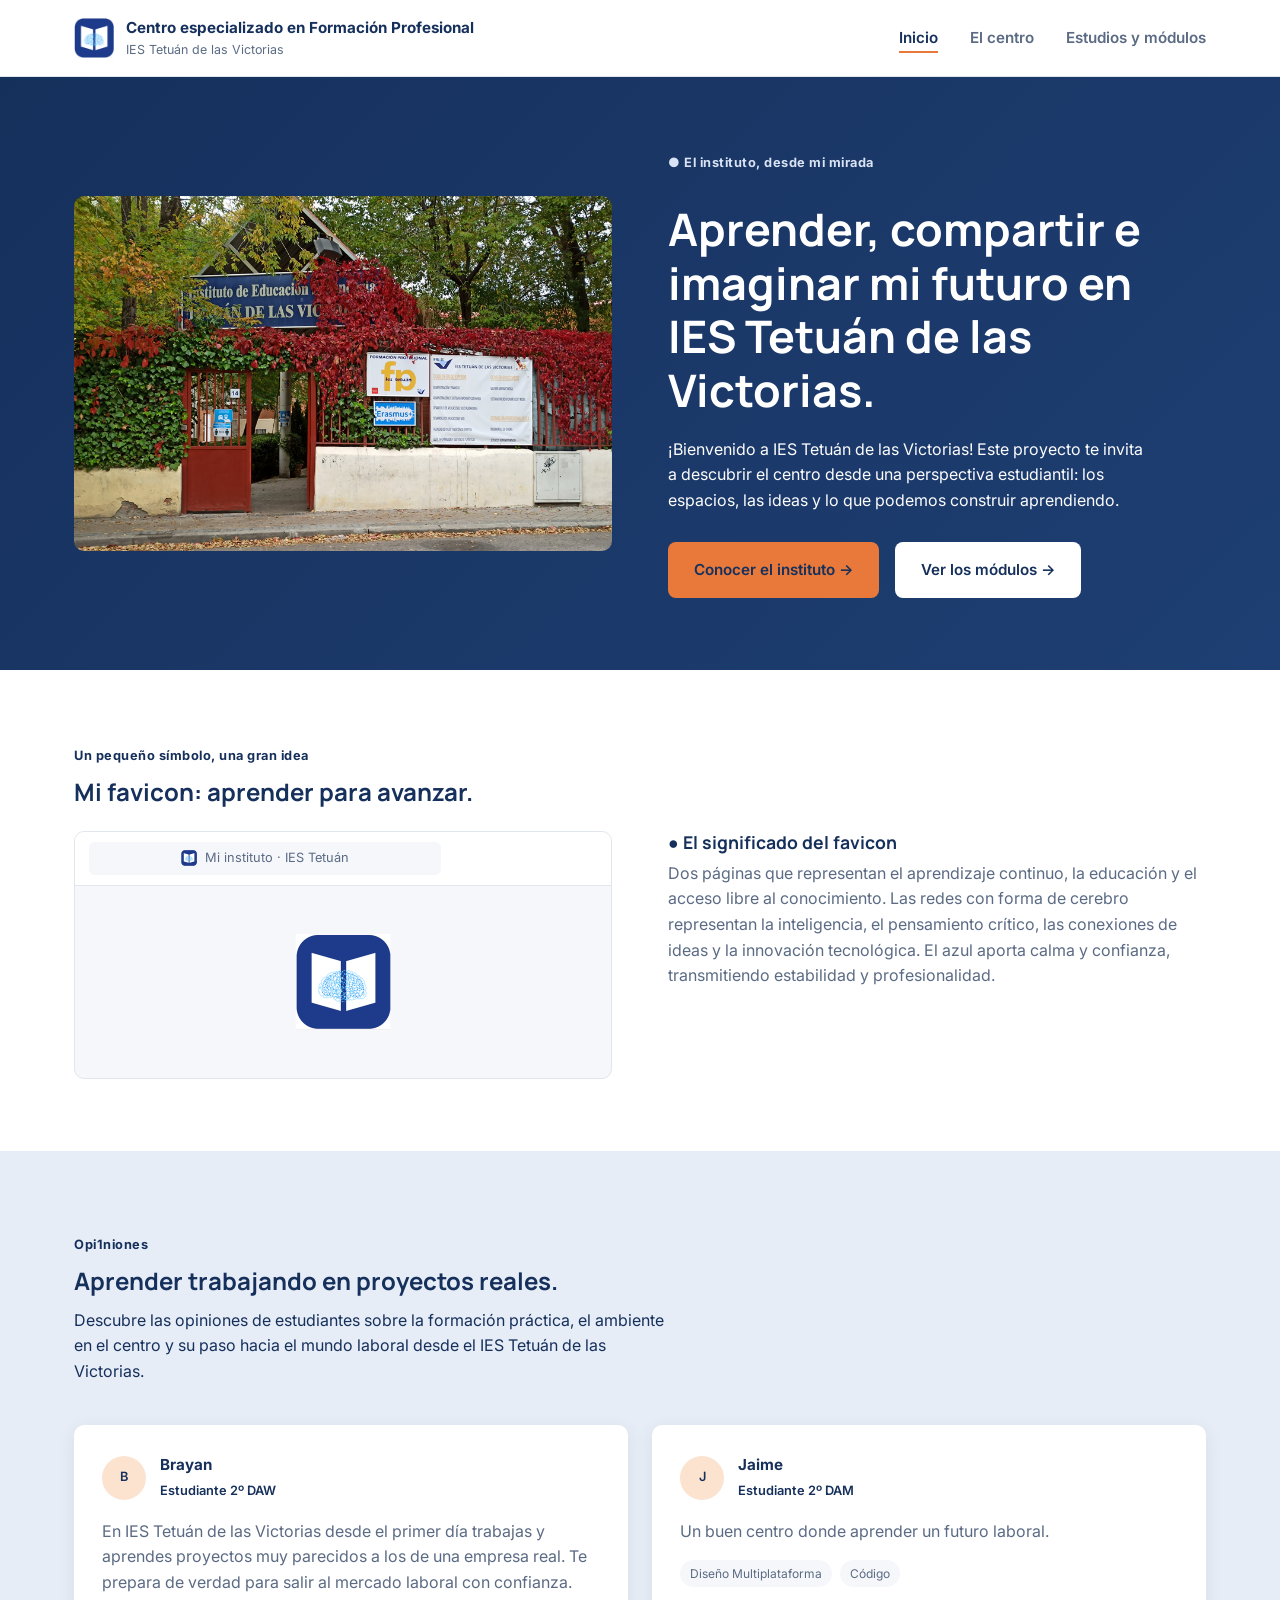
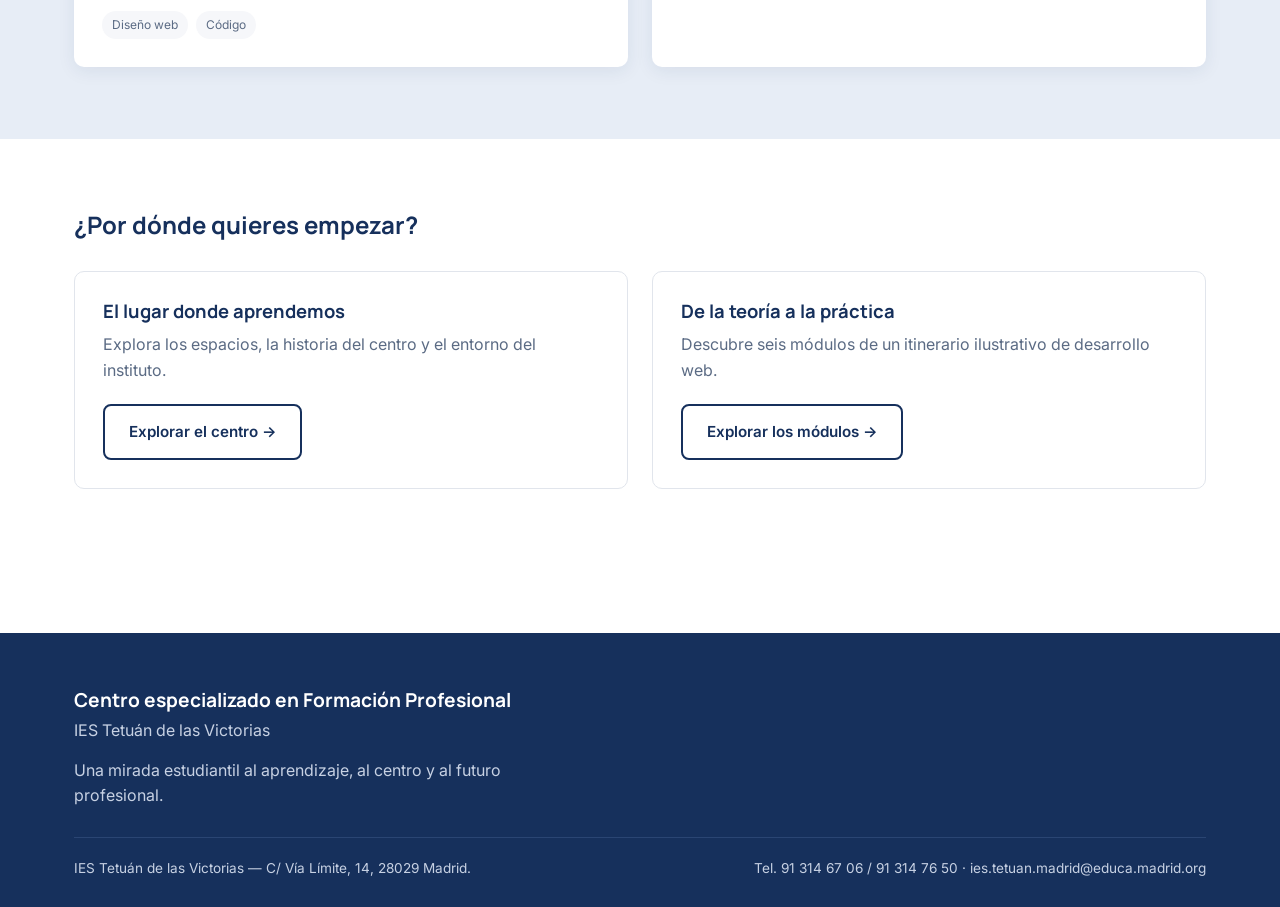
==== ies-tetuan/index.html @ 02cd7df8 "Add files via upload" ====
<!DOCTYPE html>
<html lang="es">
<head>
  <meta charset="UTF-8">
  <meta name="viewport" content="width=device-width, initial-scale=1.0">
  <title>Mi instituto IES Tetuán de las Victorias | Inicio</title>

  <!-- Favicon personalizado con el libro y cerebro -->
  <link rel="icon" href="img/favicon.ico" sizes="any">
  <link rel="icon" type="image/png" sizes="16x16" href="img/favicon-16x16.png">
  <link rel="icon" type="image/png" sizes="32x32" href="img/favicon-32x32.png">

  <link rel="preconnect" href="https://fonts.googleapis.com">
  <link href="https://fonts.googleapis.com/css2?family=Inter:wght@400;500;600&family=Manrope:wght@700;800&display=swap" rel="stylesheet">

  <link rel="stylesheet" href="css/style.css">
</head>
<body>

  <!-- Menu superior y logo -->
  <header class="cabecera">
    <div class="contenedor">
      <a href="index.html" class="marca">
        <img src="img/icon-192.png" alt="Icono del sitio: libro abierto con red de ideas">
        <span class="marca__texto">
          <strong>Centro especializado en Formación Profesional</strong>
          <span>IES Tetuán de las Victorias</span>
        </span>
      </a>

      <nav class="nav-principal" aria-label="Navegación principal">
        <ul>
          <li><a href="index.html" aria-current="page">Inicio</a></li>
          <li><a href="centro.html">El centro</a></li>
          <li><a href="estudios.html">Estudios y módulos</a></li>
        </ul>
      </nav>

      <button class="menu-movil" aria-label="Abrir menú de navegación">☰ </button>
    </div>
  </header>

  <main>

    <!-- primeraseccion -->
    <section class="primeraseccion">
      <div class="contenedor">

        <div class="primeraseccion__imagen">
          <img src="img/ies.jpg" alt="Entrada del IES Tetuán de las Victorias" class="primeraseccion__foto">
        </div>

        <div class="primeraseccion__texto">
          <p class="etiqueta">● El instituto, desde mi mirada</p>
          <h1>Aprender, compartir e imaginar mi futuro en IES Tetuán de las Victorias.</h1>
          <p>¡Bienvenido a IES Tetuán de las Victorias! Este proyecto te invita a descubrir el centro desde una perspectiva estudiantil: los espacios, las ideas y lo que podemos construir aprendiendo.</p>

          <div class="primeraseccion__botones">
            <a href="centro.html" class="boton boton--principal">Conocer el instituto →</a>
            <a href="estudios.html" class="boton boton--secundario">Ver los módulos →</a>
          </div>
        </div>

      </div>
    </section>

    <!-- favicon explicado-->

    <section class="favicon-destacado seccion">
      <div class="contenedor">

        <div class="favicon-destacado__vista">
          <p class="etiqueta" style="color:var(--color-azul-oscuro);">Un pequeño símbolo, una gran idea</p>
          <h2 style="margin-bottom:24px;">Mi favicon: aprender para avanzar.</h2>

          <div class="navegador-simulado">
            <div class="navegador-simulado__barra">
              <span class="navegador-simulado__pestaña">
                <img src="img/favicon-32x32.png" alt="">
                Mi instituto · IES Tetuán
              </span>
            </div>
            <div class="navegador-simulado__lienzo">
              <img src="img/icon-192.png" alt="Favicon diseñado por el alumno: libro abierto con una red de ideas en azul">
            </div>
          </div>
        </div>

        <div class="favicon-destacado__info">
          <h3>● El significado del favicon</h3>
          <p>Dos páginas que representan el aprendizaje continuo, la educación y el acceso libre al conocimiento. Las redes con forma de cerebro representan la inteligencia, el pensamiento crítico, las conexiones de ideas y la innovación tecnológica. El azul aporta calma y confianza, transmitiendo estabilidad y profesionalidad.</p>
        </div>

      </div>
    </section>

    <!-- Opiniones de compañeros -->
    <section class="opiniones seccion">
      <div class="contenedor">

        <div class="opiniones__cabecera">
          <p class="etiqueta">Opi1niones</p>
          <h2>Aprender trabajando en proyectos reales.</h2>
          <p>Descubre las opiniones de estudiantes sobre la formación práctica, el ambiente en el centro y su paso hacia el mundo laboral desde el IES Tetuán de las Victorias.</p>
        </div>

        <ul class="opiniones__lista">
          <li class="tarjeta-opinion">
            <div class="tarjeta-opinion__autor">
              <span class="tarjeta-opinion__avatar" aria-hidden="true">B</span>
              <div>
                <strong>Brayan</strong>
                <span>Estudiante 2º DAW</span>
              </div>
            </div>
            <p>En IES Tetuán de las Victorias desde el primer día trabajas y aprendes proyectos muy parecidos a los de una empresa real. Te prepara de verdad para salir al mercado laboral con confianza.</p>
            <div class="tarjeta-opinion__temas">
              <span>Diseño web</span>
              <span>Código</span>
            </div>
          </li>

          <li class="tarjeta-opinion">
            <div class="tarjeta-opinion__autor">
              <span class="tarjeta-opinion__avatar" aria-hidden="true">J</span>
              <div>
                <strong>Jaime</strong>
                <span>Estudiante 2º DAM</span>
              </div>
            </div>
            <p>Un buen centro donde aprender un futuro laboral.</p>
            <div class="tarjeta-opinion__temas">
              <span>Diseño Multiplataforma</span>
              <span>Código</span>
            </div>
          </li>
        </ul>

      </div>
    </section>

    <!-- Enlaces a las demás páginas -->
    <section class="cta-dobles seccion">
      <div class="contenedor">
        <h2 style="margin-bottom:32px;">¿Por dónde quieres empezar?</h2>

        <div class="cta-dobles__lista">
          <article class="tarjeta-cta">
            <h3>El lugar donde aprendemos</h3>
            <p>Explora los espacios, la historia del centro y el entorno del instituto.</p>
            <a href="centro.html" class="boton boton--contorno">Explorar el centro →</a>
          </article>

          <article class="tarjeta-cta">
            <h3>De la teoría a la práctica</h3>
            <p>Descubre seis módulos de un itinerario ilustrativo de desarrollo web.</p>
            <a href="estudios.html" class="boton boton--contorno">Explorar los módulos →</a>
          </article>
        </div>
      </div>
    </section>

  </main>

  <!-- Pie de página con datos -->
  <footer class="pie">
    <div class="contenedor">
      <h2>Centro especializado en Formación Profesional</h2>
      <p>IES Tetuán de las Victorias</p>
      <p class="pie__descripcion">Una mirada estudiantil al aprendizaje, al centro y al futuro profesional.</p>
      <hr class="pie__linea">
      <div class="pie__contacto">
        <span>IES Tetuán de las Victorias — C/ Vía Límite, 14, 28029 Madrid.</span>
        <span>Tel. 91 314 67 06 / 91 314 76 50 · ies.tetuan.madrid@educa.madrid.org</span>
      </div>
    </div>
  </footer>

</body>
</html>
---- ies-tetuan/css/style.css ----
/*Css para la pagina del insti  */

:root {
  --color-azul-oscuro: #16305c;   /* Fondo de cabecera, hero y pie */
  --color-azul-medio: #1e3f73;    /* Degradados y hover sobre azul */
  --color-naranja: #e8793a;       /* Color de acento / llamadas a la acción */
  --color-naranja-hover: #d46a2e;
  --color-texto-principal: #16305c;
  --color-texto-secundario: #5b6b84;
  --color-fondo-claro: #f6f7fa;
  --color-fondo-opiniones: #e7edf6;
  --color-blanco: #ffffff;
  --color-borde: #e1e5ec;

  --fuente-titulos: "Manrope", "Segoe UI", sans-serif;
  --fuente-texto: "Inter", "Segoe UI", sans-serif;

  --radio-borde: 10px;
  --sombra-suave: 0 4px 18px rgba(22, 48, 92, 0.08);
  --ancho-maximo: 1180px;
}

*,
*::before,
*::after {
  box-sizing: border-box;
  margin: 0;
  padding: 0;
}

html {
  scroll-behavior: smooth;
}

body {
  font-family: var(--fuente-texto);
  color: var(--color-texto-principal);
  line-height: 1.6;
  background-color: var(--color-blanco);
}

img {
  max-width: 100%;
  display: block;
}

a {
  text-decoration: none;
  color: inherit;
}

ul {
  list-style: none;
}

h1, h2, h3, h4 {
  font-family: var(--fuente-titulos);
  line-height: 1.2;
  color: var(--color-azul-oscuro);
}

/* Accesibilidad: foco visible para navegación con teclado */
a:focus-visible,
button:focus-visible {
  outline: 3px solid var(--color-naranja);
  outline-offset: 3px;
}

/* --- Contenedor general --- */
.contenedor {
  width: 100%;
  max-width: var(--ancho-maximo);
  margin: 0 auto;
  padding: 0 24px;
}

.seccion {
  padding: 72px 0;
}

.etiqueta {
  display: inline-block;
  font-size: 0.8rem;
  font-weight: 700;
  color: var(--color-naranja);
  letter-spacing: 0.04em;
  margin-bottom: 12px;
}

.boton {
  display: inline-flex;
  align-items: center;
  gap: 8px;
  padding: 14px 24px;
  border-radius: 8px;
  font-weight: 600;
  font-size: 0.95rem;
  border: 2px solid transparent;
  cursor: pointer;
  transition: transform 0.15s ease, background-color 0.15s ease;
}

.boton:hover {
  transform: translateY(-2px);
}

.boton--principal {
  background-color: var(--color-naranja);
  color: var(--color-azul-oscuro);
}

.boton--principal:hover {
  background-color: var(--color-naranja-hover);
}

.boton--secundario {
  background-color: var(--color-blanco);
  color: var(--color-azul-oscuro);
}

.boton--contorno {
  background-color: transparent;
  border-color: var(--color-azul-oscuro);
  color: var(--color-azul-oscuro);
}

/* --- Cabecera y navegación --- */
.cabecera {
  background-color: var(--color-blanco);
  border-bottom: 1px solid var(--color-borde);
  position: sticky;
  top: 0;
  z-index: 10;
}

.cabecera .contenedor {
  display: flex;
  align-items: center;
  justify-content: space-between;
  padding-top: 16px;
  padding-bottom: 16px;
}

.marca {
  display: flex;
  align-items: center;
  gap: 12px;
}

.marca img {
  width: 40px;
  height: 40px;
}

.marca__texto strong {
  display: block;
  font-size: 0.95rem;
  color: var(--color-azul-oscuro);
}

.marca__texto span {
  display: block;
  font-size: 0.78rem;
  color: var(--color-texto-secundario);
}

.nav-principal ul {
  display: flex;
  gap: 32px;
}

.nav-principal a {
  font-weight: 600;
  font-size: 0.95rem;
  color: var(--color-texto-secundario);
  padding-bottom: 4px;
  border-bottom: 2px solid transparent;
  transition: color 0.15s ease, border-color 0.15s ease;
}

.nav-principal a:hover {
  color: var(--color-azul-oscuro);
}

.nav-principal a[aria-current="page"] {
  color: var(--color-azul-oscuro);
  border-bottom-color: var(--color-naranja);
}

/* Botón de menú responsive */
.menu-movil {
  display: none;
  background: none;
  border: none;
  font-size: 1.6rem;
  color: var(--color-azul-oscuro);
}

/* --- Navegación secundaria (migas de pan) --- */
.navegacionsecundaria {
  padding: 24px 0 0;
  font-size: 0.85rem;
  color: var(--color-texto-secundario);
}

.navegacionsecundaria a {
  color: var(--color-texto-secundario);
}

.navegacionsecundaria a:hover {
  color: var(--color-naranja);
}

/* Primera seccion */

.primeraseccion {
  background: linear-gradient(135deg, var(--color-azul-oscuro), var(--color-azul-medio));
  color: var(--color-blanco);
  padding: 72px 0;
}

.primeraseccion .contenedor {
  display: flex;
  align-items: center;
  gap: 56px;
}

.primeraseccion__imagen,
.primeraseccion__texto {
  flex: 1 1 0;
}

.primeraseccion__imagen .marcador-imagen {
  aspect-ratio: 4 / 3;
  border-radius: var(--radio-borde);
}
.primeraseccion__foto {
  width: 100%;
  height: 100%;
  max-height: 380px;
  object-fit: cover;
  border-radius: var(--radio-borde);
  display: block;
}
.primeraseccion__texto h1 {
  color: var(--color-blanco);
  font-size: clamp(2rem, 4vw, 2.8rem);
  margin-bottom: 20px;
}

.primeraseccion__texto .etiqueta {
  color: #d9e3f3;
}

.primeraseccion__texto p {
  color: #fdfdfd;
  margin-bottom: 28px;
  max-width: 48ch;
}

.primeraseccion__botones {
  display: flex;
  flex-wrap: wrap;
  gap: 16px;
}

/* --- Favicon destacado --- */
.favicon-destacado .contenedor {
  display: flex;
  align-items: center;
  gap: 56px;
}

.favicon-destacado__vista,
.favicon-destacado__info {
  flex: 1 1 0;
}

.navegador-simulado {
  background-color: var(--color-fondo-claro);
  border: 1px solid var(--color-borde);
  border-radius: var(--radio-borde);
  overflow: hidden;
}

.navegador-simulado__barra {
  display: flex;
  align-items: center;
  justify-content: flex-start;
  gap: 8px;
  padding: 10px 14px;
  background-color: var(--color-blanco);
  border-bottom: 1px solid var(--color-borde);
  font-size: 0.8rem;
  color: var(--color-texto-secundario);
}

.navegador-simulado__pestaña {
  display: flex;
  align-items: center;
  justify-content: flex-start;
  gap: 8px;
  background-color: var(--color-fondo-claro);
  padding: 6px 92px;
  border-radius: 6px;
}

.navegador-simulado__pestaña img {
  width: 16px;
  height: 16px;
}

.navegador-simulado__lienzo {
  display: flex;
  align-items: center;
  justify-content: center;
  padding: 48px;
}

.navegador-simulado__lienzo img {
  width: 96px;
  height: 96px;
}

.favicon-destacado__info h3 {
  font-size: 1.1rem;
  margin-bottom: 8px;
}

.favicon-destacado__info p {
  color: var(--color-texto-secundario);
}

/* --- Opiniones --- */
.opiniones {
  background-color: var(--color-fondo-opiniones);
}

.opiniones__cabecera {
  max-width: 60ch;
  margin-bottom: 40px;
}

.opiniones__cabecera p {
  color: var(--color-azul-oscuro);
  margin-top: 12px;
}

.opiniones__lista {
  display: flex;
  flex-wrap: wrap;
  gap: 24px;
}

.tarjeta-opinion {
  flex: 1 1 320px;
  background-color: var(--color-blanco);
  border-radius: var(--radio-borde);
  padding: 28px;
  box-shadow: var(--sombra-suave);
}

.tarjeta-opinion__autor {
  display: flex;
  align-items: center;
  gap: 14px;
  margin-bottom: 16px;
}

.tarjeta-opinion__avatar {
  width: 44px;
  height: 44px;
  border-radius: 50%;
  background-color: #fbe3d0;
  display: flex;
  align-items: center;
  justify-content: center;
  color: var(--color-naranja);
  font-weight: 700;
}

.tarjeta-opinion__autor strong {
  display: block;
  font-size: 0.95rem;
}

.tarjeta-opinion__autor span {
  font-size: 0.8rem;
  color: var(--color-azul-oscuro);
  font-weight: 600;
}

.tarjeta-opinion p {
  color: var(--color-texto-secundario);
  margin-bottom: 16px;
}

.tarjeta-opinion__temas {
  display: flex;
  gap: 8px;
  flex-wrap: wrap;
}

.tarjeta-opinion__temas span {
  font-size: 0.75rem;
  background-color: var(--color-fondo-claro);
  color: var(--color-texto-secundario);
  padding: 4px 10px;
  border-radius: 999px;
}

/* --- Llamadas a la acción --- */
.cta-dobles__lista {
  display: flex;
  flex-wrap: wrap;
  gap: 24px;
}

.tarjeta-cta {
  flex: 1 1 320px;
  border: 1px solid var(--color-borde);
  border-radius: var(--radio-borde);
  padding: 28px;
}

.tarjeta-cta h3 {
  font-size: 1.15rem;
  margin-bottom: 10px;
}

.tarjeta-cta p {
  color: var(--color-texto-secundario);
  margin-bottom: 20px;
}

/* CSS DEL SEGUNDO HTML- EL CENTRO  */

.primeraseccion-pagina {
  padding: 32px 0 56px;
}

.primeraseccion-pagina h1 {
  font-size: clamp(1.8rem, 3.5vw, 2.4rem);
  margin: 10px 0 14px;
}

.primeraseccion-pagina p {
  color: var(--color-texto-secundario);
  max-width: 60ch;
}

.ubicacion__contenido {
  display: flex;
  flex-wrap: wrap;
  align-items: center;
  gap: 40px;
}

.ubicacion__ficha {
  flex: 1 1 320px;
}

.ubicacion__mapa {
  flex: 1 1 420px;
}

.ficha-datos {
  background-color: var(--color-fondo-claro);
  border: 1px solid var(--color-borde);
  border-radius: var(--radio-borde);
  padding: 24px;
}

.ficha-datos dt {
  font-weight: 700;
  margin-bottom: 4px;
}

.ficha-datos dd {
  color: var(--color-texto-secundario);
  margin-bottom: 16px;
}

.ficha-datos dd:last-child {
  margin-bottom: 0;
}

.marcador-imagen {
  background-color: #dde3ee;
  border-radius: var(--radio-borde);
  display: flex;
  align-items: center;
  justify-content: center;
  color: var(--color-texto-secundario);
  font-size: 0.85rem;
  text-align: center;
  padding: 16px;
  min-height: 220px;
}

.historia {
  background-color: var(--color-azul-oscuro);
  color: var(--color-blanco);
  border-radius: var(--radio-borde);
  padding: 44px;
}

.historia__titulo {
  margin-bottom: 32px;
}

.historia__titulo .etiqueta {
  color: #ebebea;
}

.historia__titulo h2 {
  color: var(--color-blanco);
  max-width: 20ch;
}

.historia__lista {
  display: flex;
  flex-wrap: wrap;
  gap: 32px;
}

.historia__item {
  flex: 1 1 220px;
}

.historia__item h3 {
  color: var(--color-blanco);
  font-size: 1rem;
  margin-bottom: 10px;
}

.historia__item p {
  color: #c7d1e3;
  font-size: 0.92rem;
}

.espacios__titulo {
  margin-bottom: 32px;
}

.espacios__lista {
  display: flex;
  flex-wrap: wrap;
  gap: 24px;
}

.tarjeta-espacio {
  flex: 1 1 280px;
  border: 1px solid var(--color-borde);
  border-radius: var(--radio-borde);
  overflow: hidden;
}

.tarjeta-espacio .marcador-imagen {
  border-radius: 0;
  min-height: 170px;
}

.tarjeta-espacio__foto {
  width: 100%;
  height: 170px;
  object-fit: cover;
  display: block;
}

.tarjeta-espacio__text1o {
  padding: 20px;
}

.tarjeta-espacio__texto h3 {
  font-size: 1.05rem;
  margin-bottom: 8px;
}

.tarjeta-espacio__texto p {
  color: var(--color-texto-secundario);
  font-size: 0.92rem;
}

.orientacion__titulo {
  margin-bottom: 28px;
}

.orientacion__lista {
  display: flex;
  flex-wrap: wrap;
  gap: 24px;
  margin-bottom: 36px;
}

.tarjeta-orientacion {
  flex: 1 1 300px;
  border: 1px solid var(--color-borde);
  border-radius: var(--radio-borde);
  padding: 24px;
}

.tarjeta-orientacion__icono {
  width: 40px;
  height: 40px;
  border-radius: 8px;
  background-color: var(--color-fondo-opiniones);
  color: var(--color-azul-oscuro);
  display: flex;
  align-items: center;
  justify-content: center;
  margin-bottom: 16px;
  font-size: 1.1rem;
}

.tarjeta-orientacion h3 {
  font-size: 1.05rem;
  margin-bottom: 8px;
}

.tarjeta-orientacion p {
  color: var(--color-texto-secundario);
  font-size: 0.92rem;
  margin-bottom: 10px;
}

.tarjeta-orientacion .dato-contacto {
  font-size: 0.85rem;
  font-weight: 600;
  color: var(--color-azul-oscuro);
}

.orientacion__cta {
  display: flex;
  justify-content: flex-end;
}

/* Tercera pagina - Estudios y modulo */

.mapa-aprendizaje__cabecera {
  display: flex;
  flex-wrap: wrap;
  justify-content: space-between;
  align-items: baseline;
  gap: 12px;
  margin-bottom: 8px;
}

.mapa-aprendizaje__cabecera span {
  font-size: 0.85rem;
  color: var(--color-texto-secundario);
}

.mapa-aprendizaje__intro {
  color: var(--color-texto-secundario);
  max-width: 65ch;
  margin-bottom: 40px;
}
/* grid */
.modulos__cuadricula {
  display: grid;
  grid-template-columns: repeat(2, 1fr);
  gap: 24px;
}

.tarjeta-modulo {
  border: 1px solid var(--color-borde);
  border-radius: var(--radio-borde);
  padding: 28px;
  transition: box-shadow 0.2s ease, transform 0.2s ease;
}

.tarjeta-modulo:hover {
  box-shadow: var(--sombra-suave);
  transform: translateY(-3px);
}

.tarjeta-modulo__cabecera {
  display: flex;
  justify-content: space-between;
  align-items: flex-start;
  margin-bottom: 14px;
}

.tarjeta-modulo__icono {
  width: 42px;
  height: 42px;
  border-radius: 8px;
  background-color: var(--color-fondo-opiniones);
  color: var(--color-azul-oscuro);
  display: flex;
  align-items: center;
  justify-content: center;
  font-size: 1.1rem;
}

.tarjeta-modulo__numero {
  font-size: 0.85rem;
  color: var(--color-texto-secundario);
  font-weight: 700;
}

.tarjeta-modulo h3 {
  font-size: 1.1rem;
  margin-bottom: 4px;
}

.tarjeta-modulo__etiquetas {
  font-size: 0.82rem;
  color: var(--color-naranja);
  font-weight: 600;
  margin-bottom: 14px;
}

.tarjeta-modulo p {
  font-size: 0.92rem;
  color: var(--color-texto-secundario);
  margin-bottom: 10px;
}

.tarjeta-modulo p strong {
  color: var(--color-texto-principal);
}

/* PIE DE PAGINA*/

.pie {
  background-color: var(--color-azul-oscuro);
  color: #c7d1e3;
  padding: 56px 0 28px;
  margin-top: 72px;
}

.pie h2 {
  color: var(--color-blanco);
  font-size: 1.2rem;
  margin-bottom: 6px;
}

.pie__descripcion {
  max-width: 50ch;
  margin: 14px 0 28px;
}

.pie__linea {
  border: none;
  border-top: 1px solid #2a4573;
  margin-bottom: 20px;
}

.pie__contacto {
  display: flex;
  flex-wrap: wrap;
  justify-content: space-between;
  gap: 12px;
  font-size: 0.85rem;
}

/* Responsive adaptativo a cualqueir pantalla */

@media (max-width: 860px) {
  .nav-principal {
    display: none;
  }

  .menu-movil {
    display: block;
  }

  .primeraseccion .contenedor,
  .favicon-destacado .contenedor,
  .ubicacion__contenido {
    flex-direction: column;
  }

  .historia {
    padding: 28px;
  }

  .modulos__cuadricula {
    grid-template-columns: 1fr;
  }

  .seccion {
    padding: 48px 0;
  }
}

@media (prefers-reduced-motion: reduce) {
  * {
    animation: none !important;
    transition: none !important;
  }
}
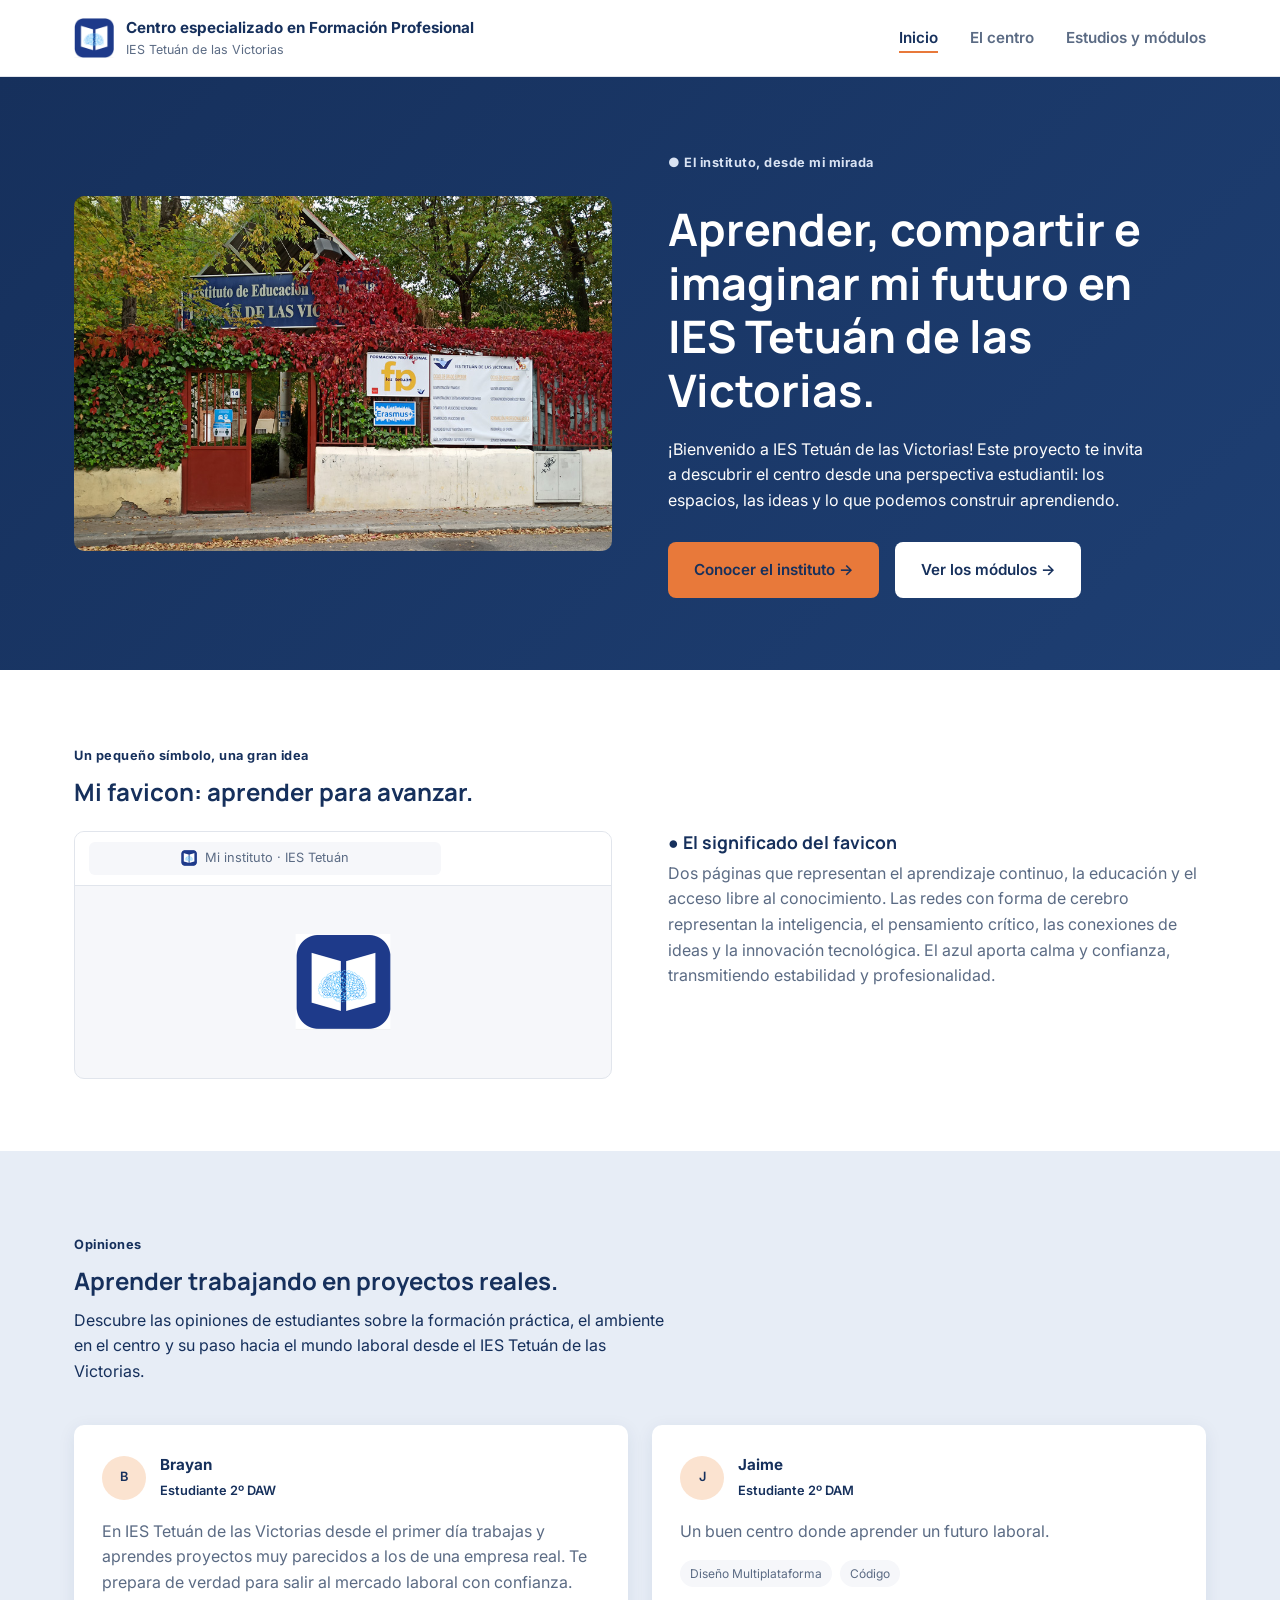
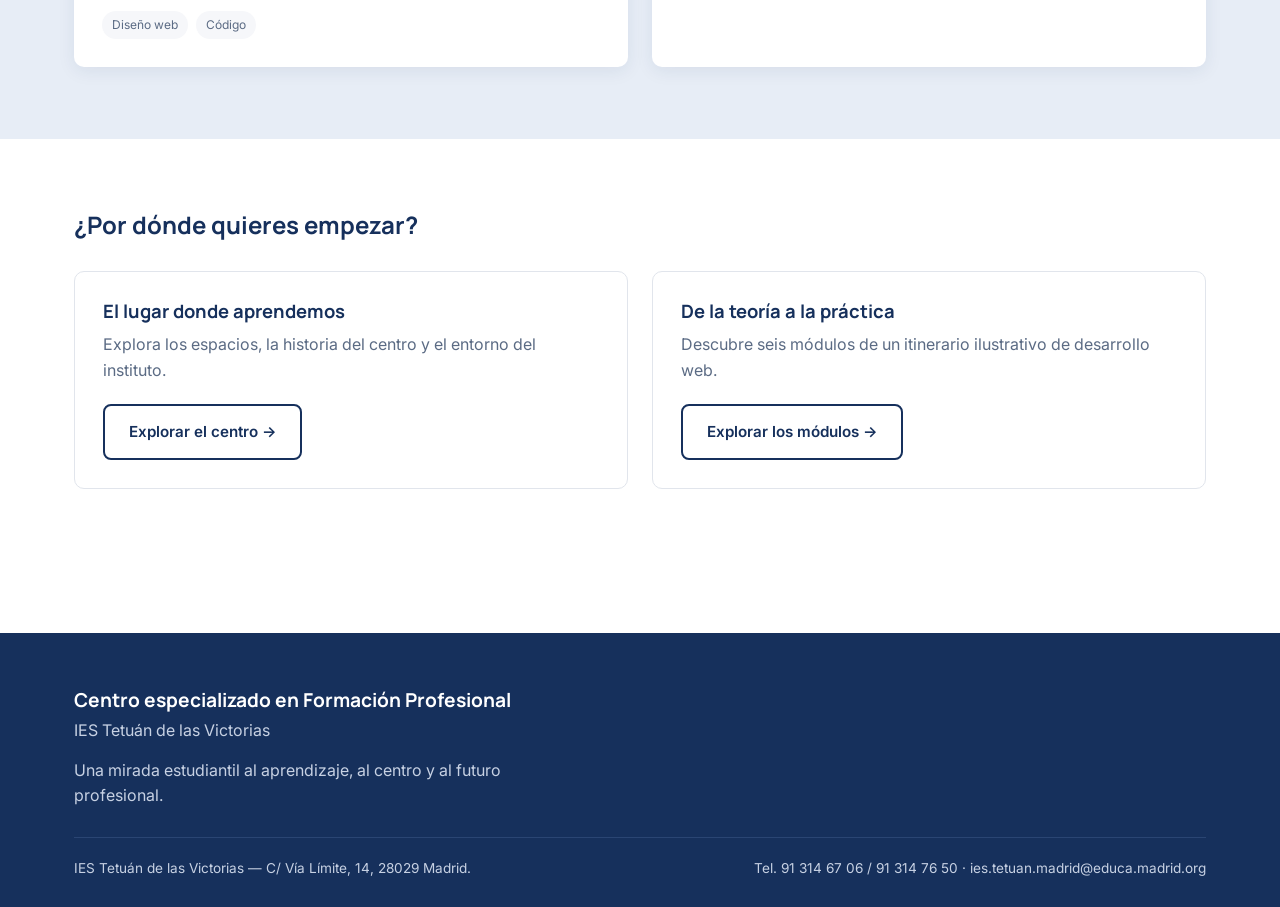
==== commit 551cde7c: "Fix typo in 'Opiniones' header" ====
--- a/ies-tetuan/index.html
+++ b/ies-tetuan/index.html
@@ -99,7 +99,7 @@
       <div class="contenedor">
 
         <div class="opiniones__cabecera">
-          <p class="etiqueta">Opi1niones</p>
+          <p class="etiqueta">Opiniones</p>
           <h2>Aprender trabajando en proyectos reales.</h2>
           <p>Descubre las opiniones de estudiantes sobre la formación práctica, el ambiente en el centro y su paso hacia el mundo laboral desde el IES Tetuán de las Victorias.</p>
         </div>
@@ -177,4 +177,4 @@
   </footer>
 
 </body>
-</html>+</html>
